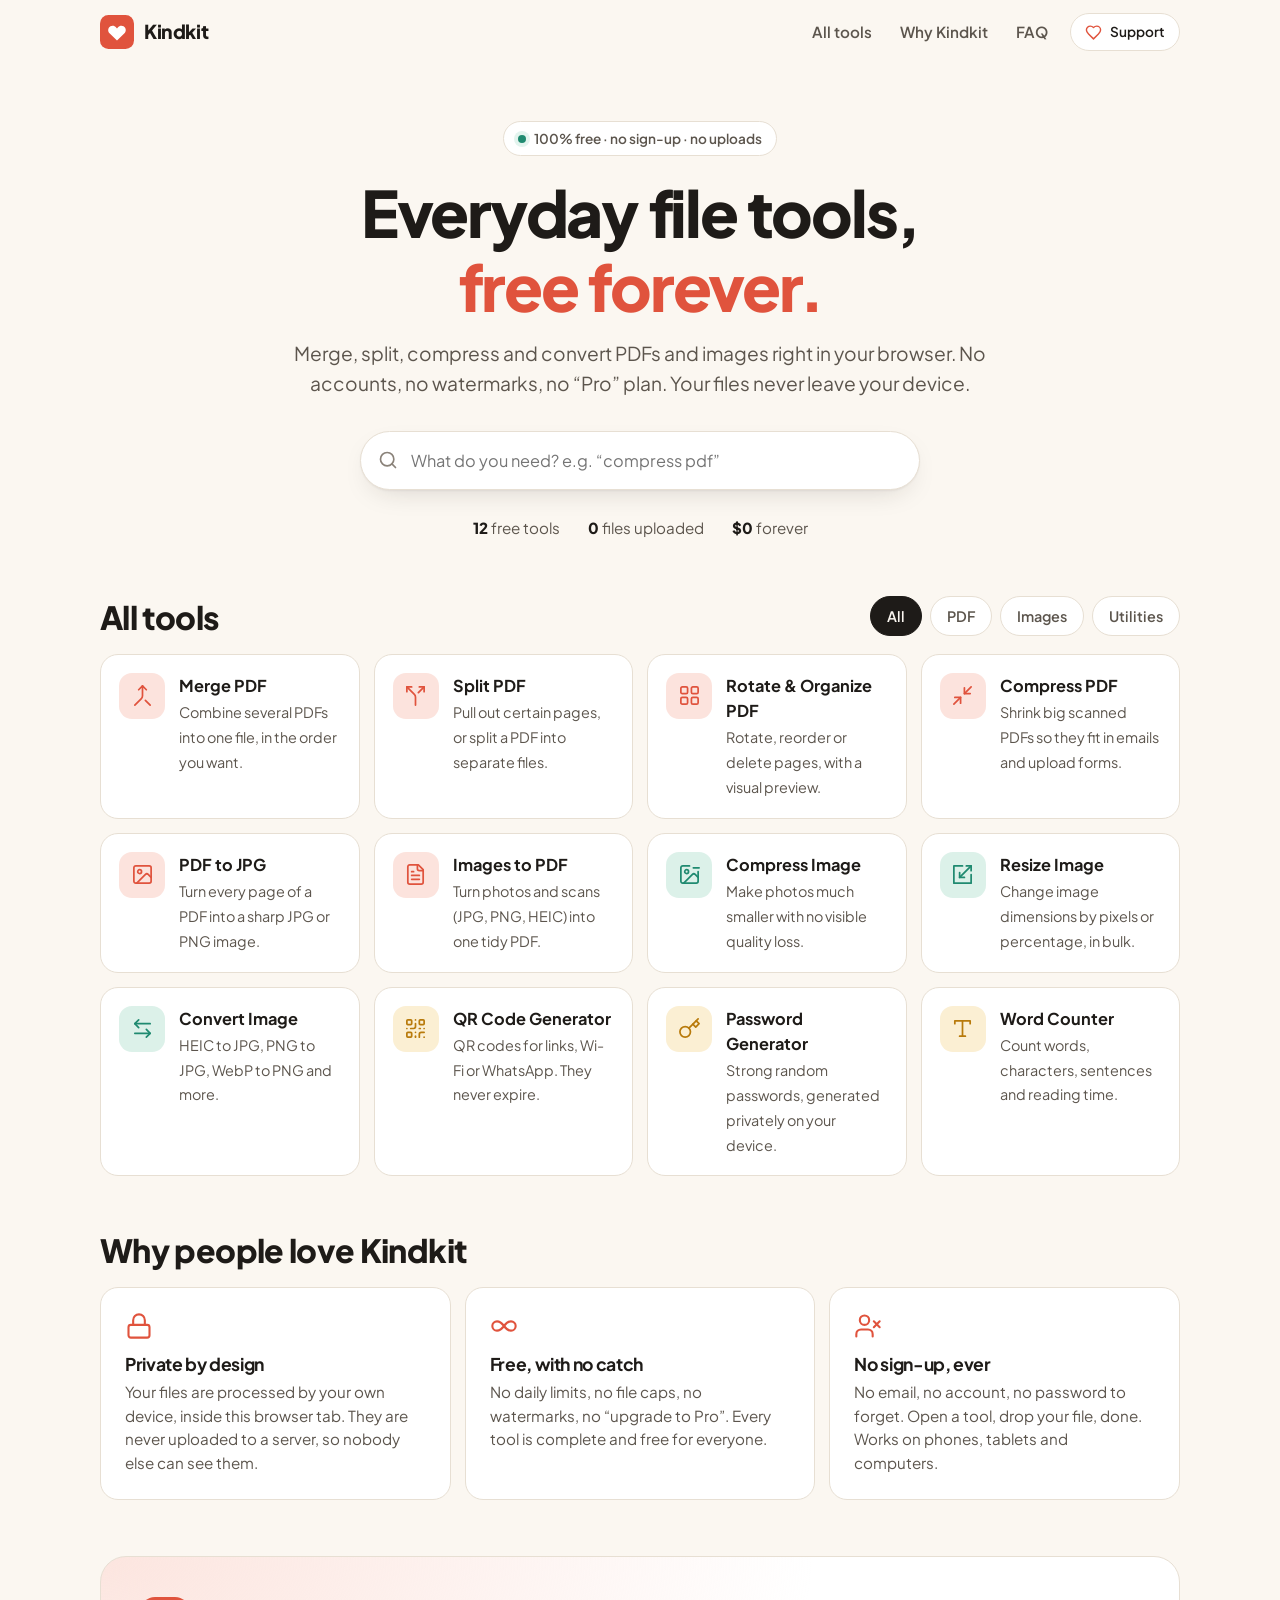
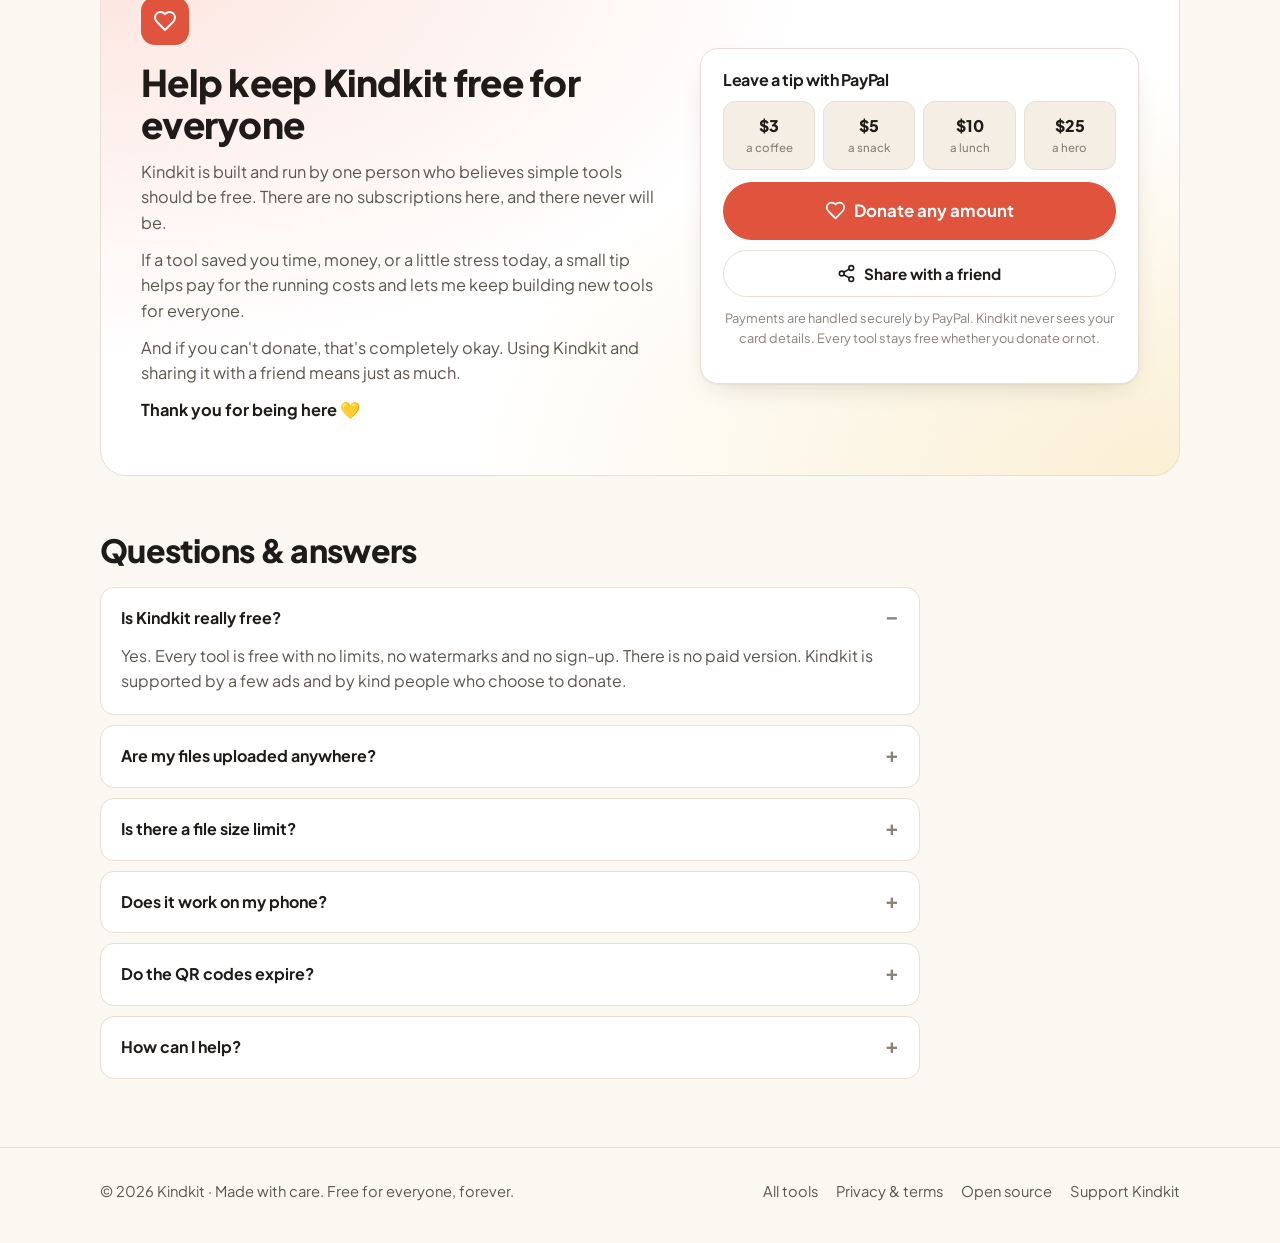
==== index.html @ 36649879 "Add files via upload" ====
<!doctype html>
<html lang="en">
<head>
<meta charset="utf-8">
<meta name="viewport" content="width=device-width, initial-scale=1">
<title>Kindkit — Free PDF &amp; Image Tools. No Sign-up, No Uploads</title>
<meta name="description" content="Merge, split, compress and convert PDFs and images for free, right in your browser. No sign-up, no watermarks, no limits, and your files never leave your device.">
<link rel="canonical" href="https://repo-cdf.github.io/kindkit/">
<meta name="theme-color" content="#FBF7F1" media="(prefers-color-scheme: light)">
<meta name="theme-color" content="#15130F" media="(prefers-color-scheme: dark)">
<meta property="og:type" content="website">
<meta property="og:site_name" content="Kindkit">
<meta property="og:title" content="Kindkit — free file tools that respect you">
<meta property="og:description" content="Merge, compress and convert PDFs and images for free. No sign-up, no watermarks, and your files never leave your device.">
<meta property="og:url" content="https://repo-cdf.github.io/kindkit/">
<meta name="twitter:card" content="summary">
<link rel="icon" href="favicon.svg" type="image/svg+xml">
<link rel="preconnect" href="https://fonts.googleapis.com">
<link rel="preconnect" href="https://fonts.gstatic.com" crossorigin>
<link href="https://fonts.googleapis.com/css2?family=Plus+Jakarta+Sans:wght@400;500;600;700;800&display=swap" rel="stylesheet">
<link rel="stylesheet" href="style.css">
<script type="application/ld+json">
{
  "@context": "https://schema.org",
  "@type": "WebApplication",
  "name": "Kindkit",
  "url": "https://repo-cdf.github.io/kindkit/",
  "applicationCategory": "UtilitiesApplication",
  "operatingSystem": "Any",
  "description": "Free online PDF and image tools that run entirely in your browser: merge, split, compress, convert, QR codes and more.",
  "offers": { "@type": "Offer", "price": "0", "priceCurrency": "USD" }
}
</script>
<script src="app.js" defer></script>
<script src="tools.js" defer></script>
</head>
<body>
<a class="skip" href="#main">Skip to content</a>

<header class="topbar">
  <div class="wrap topbar-in">
    <a class="brand" href="#" aria-label="Kindkit home">
      <img class="logo" src="favicon.svg" alt="" width="34" height="34">
      <span>Kindkit</span>
    </a>
    <nav class="nav" aria-label="Main">
      <a class="navlink" href="#tools">All tools</a>
      <a class="navlink" href="#why">Why Kindkit</a>
      <a class="navlink" href="#faq">FAQ</a>
      <a class="btn small heart" href="#support"><svg class="ic" viewBox="0 0 24 24" fill="none" stroke="currentColor" stroke-width="2" stroke-linecap="round" stroke-linejoin="round" aria-hidden="true"><path d="M19 14c1.49-1.46 3-3.21 3-5.5A5.5 5.5 0 0 0 16.5 3c-1.76 0-3 .5-4.5 2-1.5-1.5-2.74-2-4.5-2A5.5 5.5 0 0 0 2 8.5c0 2.3 1.5 4.05 3 5.5l7 7Z"/></svg><span>Support</span></a>
    </nav>
  </div>
</header>

<main id="main">
  <!-- ================= HOME ================= -->
  <div id="view-home" class="view">
    <section class="hero">
      <p class="eyebrow"><span class="dot"></span>100% free · no sign-up · no uploads</p>
      <h1>Everyday file tools, <span class="hl">free forever.</span></h1>
      <p class="lede">Merge, split, compress and convert PDFs and images right in your browser. No accounts, no watermarks, no “Pro” plan. Your files never leave your device.</p>
      <div class="search">
        <svg class="ic" viewBox="0 0 24 24" fill="none" stroke="currentColor" stroke-width="2" stroke-linecap="round" stroke-linejoin="round" aria-hidden="true"><circle cx="11" cy="11" r="8"/><path d="m21 21-4.3-4.3"/></svg>
        <input id="search" type="search" placeholder="What do you need? e.g. “compress pdf”" aria-label="Search tools" autocomplete="off">
      </div>
      <ul class="stats">
        <li><strong id="tool-count">12</strong> free tools</li>
        <li><strong>0</strong> files uploaded</li>
        <li><strong>$0</strong> forever</li>
      </ul>
    </section>

    <section id="tools" class="section">
      <div class="wrap">
        <div class="section-head">
          <h2>All tools</h2>
          <div class="chips" aria-label="Filter tools">
            <button type="button" class="chip" data-filter="all" aria-pressed="true">All</button>
            <button type="button" class="chip" data-filter="pdf" aria-pressed="false">PDF</button>
            <button type="button" class="chip" data-filter="image" aria-pressed="false">Images</button>
            <button type="button" class="chip" data-filter="util" aria-pressed="false">Utilities</button>
          </div>
        </div>
        <div id="tool-grid" class="grid"></div>
        <p id="no-results" class="empty" hidden>No tool matches that yet. Got an idea? It might be the next one I build.</p>
      </div>
    </section>

    <div class="wrap">
      <div class="ad-slot" data-slot="home" hidden>
        <div class="ad-custom"><!-- Paste ad code from any ad network here --></div>
      </div>
    </div>

    <section id="why" class="section">
      <div class="wrap">
        <div class="section-head"><h2>Why people love Kindkit</h2></div>
        <div class="why-grid">
          <div class="why-card">
            <svg class="ic" viewBox="0 0 24 24" fill="none" stroke="currentColor" stroke-width="1.8" stroke-linecap="round" stroke-linejoin="round" aria-hidden="true"><rect width="18" height="11" x="3" y="11" rx="2" ry="2"/><path d="M7 11V7a5 5 0 0 1 10 0v4"/></svg>
            <h3>Private by design</h3>
            <p>Your files are processed by your own device, inside this browser tab. They are never uploaded to a server, so nobody else can see them.</p>
          </div>
          <div class="why-card">
            <svg class="ic" viewBox="0 0 24 24" fill="none" stroke="currentColor" stroke-width="1.8" stroke-linecap="round" stroke-linejoin="round" aria-hidden="true"><path d="M12 12c-2-2.67-4-4-6-4a4 4 0 1 0 0 8c2 0 4-1.33 6-4Zm0 0c2 2.67 4 4 6 4a4 4 0 0 0 0-8c-2 0-4 1.33-6 4Z"/></svg>
            <h3>Free, with no catch</h3>
            <p>No daily limits, no file caps, no watermarks, no “upgrade to Pro”. Every tool is complete and free for everyone.</p>
          </div>
          <div class="why-card">
            <svg class="ic" viewBox="0 0 24 24" fill="none" stroke="currentColor" stroke-width="1.8" stroke-linecap="round" stroke-linejoin="round" aria-hidden="true"><path d="M16 21v-2a4 4 0 0 0-4-4H6a4 4 0 0 0-4 4v2"/><circle cx="9" cy="7" r="4"/><line x1="17" x2="22" y1="8" y2="13"/><line x1="22" x2="17" y1="8" y2="13"/></svg>
            <h3>No sign-up, ever</h3>
            <p>No email, no account, no password to forget. Open a tool, drop your file, done. Works on phones, tablets and computers.</p>
          </div>
        </div>
      </div>
    </section>

    <section id="support" class="section">
      <div class="wrap">
        <div class="support">
          <div>
            <span class="heart-badge"><svg class="ic" viewBox="0 0 24 24" fill="none" stroke="currentColor" stroke-width="2" stroke-linecap="round" stroke-linejoin="round" aria-hidden="true"><path d="M19 14c1.49-1.46 3-3.21 3-5.5A5.5 5.5 0 0 0 16.5 3c-1.76 0-3 .5-4.5 2-1.5-1.5-2.74-2-4.5-2A5.5 5.5 0 0 0 2 8.5c0 2.3 1.5 4.05 3 5.5l7 7Z"/></svg></span>
            <h2>Help keep Kindkit free for everyone</h2>
            <p>Kindkit is built and run by one person who believes simple tools should be free. There are no subscriptions here, and there never will be.</p>
            <p>If a tool saved you time, money, or a little stress today, a small tip helps pay for the running costs and lets me keep building new tools for everyone.</p>
            <p>And if you can't donate, that's completely okay. Using Kindkit and sharing it with a friend means just as much.</p>
            <p class="sig">Thank you for being here 💛</p>
          </div>
          <div class="donate-box">
            <h3>Leave a tip with PayPal</h3>
            <div id="amounts" class="amounts"></div>
            <a class="btn primary big heart" data-donate href="#">
              <svg class="ic" viewBox="0 0 24 24" fill="none" stroke="currentColor" stroke-width="2" stroke-linecap="round" stroke-linejoin="round" aria-hidden="true"><path d="M19 14c1.49-1.46 3-3.21 3-5.5A5.5 5.5 0 0 0 16.5 3c-1.76 0-3 .5-4.5 2-1.5-1.5-2.74-2-4.5-2A5.5 5.5 0 0 0 2 8.5c0 2.3 1.5 4.05 3 5.5l7 7Z"/></svg>
              <span>Donate any amount</span>
            </a>
            <div class="alt">
              <button type="button" class="btn" data-share>
                <svg class="ic" viewBox="0 0 24 24" fill="none" stroke="currentColor" stroke-width="2" stroke-linecap="round" stroke-linejoin="round" aria-hidden="true"><circle cx="18" cy="5" r="3"/><circle cx="6" cy="12" r="3"/><circle cx="18" cy="19" r="3"/><line x1="8.59" x2="15.42" y1="13.51" y2="17.49"/><line x1="15.41" x2="8.59" y1="6.51" y2="10.49"/></svg>
                <span>Share with a friend</span>
              </button>
            </div>
            <p class="fine">Payments are handled securely by PayPal. Kindkit never sees your card details. Every tool stays free whether you donate or not.</p>
          </div>
        </div>
      </div>
    </section>

    <section id="faq" class="section">
      <div class="wrap">
        <div class="section-head"><h2>Questions &amp; answers</h2></div>
        <div class="faq-list">
          <details open>
            <summary>Is Kindkit really free?</summary>
            <p>Yes. Every tool is free with no limits, no watermarks and no sign-up. There is no paid version. Kindkit is supported by a few ads and by kind people who choose to donate.</p>
          </details>
          <details>
            <summary>Are my files uploaded anywhere?</summary>
            <p>No. All the work happens on your own device, inside your browser. Your files are never sent to a server, so we can't see them, store them or share them.</p>
          </details>
          <details>
            <summary>Is there a file size limit?</summary>
            <p>There's no fixed limit. Because everything runs on your device, very large files (hundreds of megabytes) depend on how much memory your phone or computer has. If something is slow, try fewer files at a time.</p>
          </details>
          <details>
            <summary>Does it work on my phone?</summary>
            <p>Yes. Kindkit works in any modern browser on iPhone, Android, Windows, Mac and Linux. You can even turn iPhone HEIC photos into JPGs or PDFs.</p>
          </details>
          <details>
            <summary>Do the QR codes expire?</summary>
            <p>Never. Kindkit makes static QR codes that contain your link or text directly. There's no redirect service in between, so they keep working forever and don't track anyone.</p>
          </details>
          <details>
            <summary>How can I help?</summary>
            <p>Share Kindkit with someone who might need it, or <a href="#support">leave a small tip</a> if you'd like to. Both keep the tools free for everyone.</p>
          </details>
        </div>
      </div>
    </section>
  </div>

  <!-- ================= TOOL ================= -->
  <div id="view-tool" class="view" hidden>
    <div class="wrap tool-wrap">
      <a class="back" href="#tools"><svg class="ic" viewBox="0 0 24 24" fill="none" stroke="currentColor" stroke-width="2" stroke-linecap="round" stroke-linejoin="round" aria-hidden="true"><path d="m12 19-7-7 7-7"/><path d="M19 12H5"/></svg>All tools</a>
      <div class="tool-head">
        <span id="tool-icon" class="tool-ic big"></span>
        <div>
          <h1 id="tool-title"></h1>
          <p id="tool-desc"></p>
        </div>
      </div>
      <p class="privacy-note"><svg class="ic" viewBox="0 0 24 24" fill="none" stroke="currentColor" stroke-width="2" stroke-linecap="round" stroke-linejoin="round" aria-hidden="true"><rect width="18" height="11" x="3" y="11" rx="2" ry="2"/><path d="M7 11V7a5 5 0 0 1 10 0v4"/></svg>Your files stay on your device and are never uploaded</p>

      <div class="ad-slot" data-slot="toolTop" hidden>
        <div class="ad-custom"><!-- Paste ad code from any ad network here --></div>
      </div>

      <div id="tool-body" class="tool-body"></div>

      <aside class="mini-support">
        <svg class="ic" viewBox="0 0 24 24" fill="none" stroke="currentColor" stroke-width="2" stroke-linecap="round" stroke-linejoin="round" aria-hidden="true"><path d="M19 14c1.49-1.46 3-3.21 3-5.5A5.5 5.5 0 0 0 16.5 3c-1.76 0-3 .5-4.5 2-1.5-1.5-2.74-2-4.5-2A5.5 5.5 0 0 0 2 8.5c0 2.3 1.5 4.05 3 5.5l7 7Z"/></svg>
        <p><strong>This tool is free, and it will stay that way.</strong> If it helped you today, a small tip keeps Kindkit running for everyone. No pressure at all. Thank you for using it!</p>
        <a class="btn primary heart" data-donate href="#"><span>Leave a tip</span></a>
      </aside>

      <div class="ad-slot" data-slot="toolBottom" hidden>
        <div class="ad-custom"><!-- Paste ad code from any ad network here --></div>
      </div>

      <h2 class="related-title">More free tools</h2>
      <div id="related" class="grid small"></div>
    </div>
  </div>

  <!-- ================= THANKS ================= -->
  <div id="view-thanks" class="view" hidden>
    <div class="thanks">
      <span class="heart-badge"><svg class="ic" viewBox="0 0 24 24" fill="none" stroke="currentColor" stroke-width="2" stroke-linecap="round" stroke-linejoin="round" aria-hidden="true"><path d="M19 14c1.49-1.46 3-3.21 3-5.5A5.5 5.5 0 0 0 16.5 3c-1.76 0-3 .5-4.5 2-1.5-1.5-2.74-2-4.5-2A5.5 5.5 0 0 0 2 8.5c0 2.3 1.5 4.05 3 5.5l7 7Z"/></svg></span>
      <h1>Thank you, truly.</h1>
      <p>Your kindness keeps Kindkit free for students, small businesses and everyone else who needs a hand with their files. You made someone's day easier today, and you made mine too.</p>
      <a class="btn primary big" href="#tools">Back to the tools</a>
    </div>
  </div>
</main>

<footer class="footer">
  <div class="wrap footer-in">
    <p>© <span id="year">2026</span> Kindkit · Made with care. Free for everyone, forever.</p>
    <nav aria-label="Footer">
      <a href="#tools">All tools</a>
      <a href="privacy.html">Privacy &amp; terms</a>
      <a href="#" data-repo target="_blank" rel="noopener">Open source</a>
      <a href="#support">Support Kindkit</a>
    </nav>
  </div>
</footer>

<div id="toast" role="status" aria-live="polite"></div>
</body>
</html>
---- style.css ----
/* Kindkit — styles */
:root {
  --bg: #FBF7F1;
  --surface: #FFFFFF;
  --surface-2: #F4EEE5;
  --ink: #1E1B18;
  --ink-2: #5C554D;
  --ink-3: #8A8279;
  --line: #E7DFD3;
  --accent: #E0533D;
  --accent-hover: #C9442F;
  --accent-ink: #FFFFFF;
  --accent-soft: #FCE5DF;
  --pdf: #E0533D;
  --pdf-soft: #FCE3DD;
  --img: #1F8A70;
  --img-soft: #DCF1E9;
  --util: #B87A0B;
  --util-soft: #FBEFD3;
  --ok: #1F8A70;
  --ok-soft: #E3F4EE;
  --err: #B93815;
  --err-soft: #FDEBE4;
  --shadow: 0 1px 2px rgba(30, 27, 24, .05), 0 10px 30px -14px rgba(30, 27, 24, .22);
  --radius: 18px;
  --radius-sm: 10px;
  --font: "Plus Jakarta Sans", ui-sans-serif, system-ui, -apple-system, "Segoe UI", Roboto, Arial, sans-serif;
  --mono: ui-monospace, "Cascadia Mono", "SFMono-Regular", Menlo, Consolas, monospace;
  color-scheme: light;
}

@media (prefers-color-scheme: dark) {
  :root:not([data-theme="light"]) {
    --bg: #15130F;
    --surface: #1D1A16;
    --surface-2: #26221D;
    --ink: #F3EEE7;
    --ink-2: #BDB4A8;
    --ink-3: #8C8478;
    --line: #342E27;
    --accent: #F2694F;
    --accent-hover: #FF8169;
    --accent-ink: #1A0E0B;
    --accent-soft: #3A1F19;
    --pdf: #F2694F;
    --pdf-soft: #3A1F19;
    --img: #3CC29F;
    --img-soft: #12302A;
    --util: #E6AE45;
    --util-soft: #3A2C10;
    --ok: #3CC29F;
    --ok-soft: #12302A;
    --err: #FF8A65;
    --err-soft: #3B1C12;
    --shadow: 0 1px 2px rgba(0, 0, 0, .3), 0 10px 30px -14px rgba(0, 0, 0, .6);
    color-scheme: dark;
  }
}

:root[data-theme="dark"] {
  --bg: #15130F;
  --surface: #1D1A16;
  --surface-2: #26221D;
  --ink: #F3EEE7;
  --ink-2: #BDB4A8;
  --ink-3: #8C8478;
  --line: #342E27;
  --accent: #F2694F;
  --accent-hover: #FF8169;
  --accent-ink: #1A0E0B;
  --accent-soft: #3A1F19;
  --pdf: #F2694F;
  --pdf-soft: #3A1F19;
  --img: #3CC29F;
  --img-soft: #12302A;
  --util: #E6AE45;
  --util-soft: #3A2C10;
  --ok: #3CC29F;
  --ok-soft: #12302A;
  --err: #FF8A65;
  --err-soft: #3B1C12;
  --shadow: 0 1px 2px rgba(0, 0, 0, .3), 0 10px 30px -14px rgba(0, 0, 0, .6);
  color-scheme: dark;
}

*, *::before, *::after { box-sizing: border-box; }
html { -webkit-text-size-adjust: 100%; scroll-behavior: smooth; scroll-padding-top: 80px; }
body {
  margin: 0;
  background: var(--bg);
  color: var(--ink);
  font-family: var(--font);
  font-size: 16px;
  line-height: 1.55;
  -webkit-font-smoothing: antialiased;
  overflow-x: hidden;
}
img, svg, canvas { display: block; max-width: 100%; }
a { color: inherit; }
button, input, select, textarea { font: inherit; color: inherit; }
h1, h2, h3 { line-height: 1.15; letter-spacing: -0.02em; margin: 0; }
p { margin: 0; }
[hidden] { display: none !important; }
:focus-visible { outline: 3px solid var(--accent); outline-offset: 2px; border-radius: 6px; }

.ic { width: 1.25em; height: 1.25em; flex: none; }
.muted { color: var(--ink-3); }
.wrap { width: 100%; max-width: 1120px; margin: 0 auto; padding: 0 20px; }
@media (max-width: 600px) { .wrap { padding: 0 16px; } }

.skip { position: absolute; left: -999px; top: 8px; background: var(--ink); color: var(--bg); padding: 8px 14px; border-radius: 8px; z-index: 100; }
.skip:focus { left: 8px; }

/* ---------- Top bar ---------- */
.topbar {
  position: sticky; top: 0; z-index: 50;
  background: color-mix(in srgb, var(--bg) 85%, transparent);
  backdrop-filter: saturate(1.4) blur(12px);
  -webkit-backdrop-filter: saturate(1.4) blur(12px);
  border-bottom: 1px solid transparent;
  transition: border-color .2s;
}
.topbar.scrolled { border-bottom-color: var(--line); }
.topbar-in { display: flex; align-items: center; gap: 16px; height: 64px; }
.brand { display: flex; align-items: center; gap: 10px; font-weight: 800; font-size: 1.2rem; text-decoration: none; letter-spacing: -0.02em; }
.logo { width: 34px; height: 34px; }
.nav { display: flex; align-items: center; gap: 4px; margin-left: auto; }
.nav a { text-decoration: none; padding: 8px 12px; border-radius: 999px; color: var(--ink-2); font-weight: 600; font-size: .95rem; }
.nav a:hover { color: var(--ink); background: var(--surface-2); }
.nav .btn { margin-left: 6px; }
@media (max-width: 640px) { .nav a.navlink { display: none; } }

/* ---------- Buttons ---------- */
.btn {
  display: inline-flex; align-items: center; justify-content: center; gap: 8px;
  padding: 11px 20px; border-radius: 999px; border: 1px solid var(--line);
  background: var(--surface); color: var(--ink); font-weight: 700; font-size: .95rem;
  cursor: pointer; text-decoration: none; transition: background .15s, transform .1s, border-color .15s, opacity .15s;
  white-space: nowrap;
}
.btn:hover { border-color: var(--ink-3); }
.btn:active { transform: translateY(1px); }
.btn:disabled { opacity: .45; cursor: not-allowed; transform: none; }
.btn.primary { background: var(--accent); border-color: var(--accent); color: var(--accent-ink); }
.btn.primary:hover:not(:disabled) { background: var(--accent-hover); border-color: var(--accent-hover); }
.btn.big { padding: 15px 28px; font-size: 1.05rem; }
.btn.small { padding: 7px 14px; font-size: .85rem; }
.btn.heart .ic { color: var(--accent); }
.btn.primary.heart .ic { color: inherit; }
.nav .btn.heart:not(.primary) { color: var(--ink); }
.icon-btn {
  display: inline-grid; place-items: center; width: 34px; height: 34px; border-radius: 10px;
  border: 1px solid var(--line); background: var(--surface); cursor: pointer; color: var(--ink-2);
  transition: background .15s, color .15s;
}
.icon-btn:hover:not(:disabled) { background: var(--surface-2); color: var(--ink); }
.icon-btn:disabled { opacity: .35; cursor: default; }
.icon-btn .ic { width: 18px; height: 18px; }

/* ---------- Hero ---------- */
.hero { padding: 56px 20px 28px; text-align: center; }
.eyebrow {
  display: inline-flex; align-items: center; gap: 8px; padding: 6px 14px; border-radius: 999px;
  background: var(--surface); border: 1px solid var(--line); font-size: .85rem; font-weight: 600; color: var(--ink-2);
}
.eyebrow .dot { width: 8px; height: 8px; border-radius: 50%; background: var(--ok); box-shadow: 0 0 0 4px var(--ok-soft); }
.hero h1 { font-size: clamp(2.2rem, 6vw, 4rem); font-weight: 800; margin: 20px auto 16px; max-width: 14ch; letter-spacing: -0.035em; }
.hl { color: var(--accent); }
.lede { font-size: clamp(1.02rem, 2.2vw, 1.2rem); color: var(--ink-2); max-width: 46rem; margin: 0 auto; }
.search {
  position: relative; max-width: 560px; margin: 32px auto 0;
}
.search .ic { position: absolute; left: 18px; top: 50%; transform: translateY(-50%); color: var(--ink-3); width: 20px; height: 20px; }
.search input {
  width: 100%; padding: 16px 20px 16px 50px; border-radius: 999px; border: 1px solid var(--line);
  background: var(--surface); font-size: 1.02rem; box-shadow: var(--shadow); outline: none;
}
.search input:focus { border-color: var(--accent); box-shadow: 0 0 0 4px var(--accent-soft), var(--shadow); }
.stats { list-style: none; display: flex; justify-content: center; flex-wrap: wrap; gap: 8px 28px; padding: 0; margin: 26px 0 0; color: var(--ink-2); font-size: .95rem; }
.stats strong { color: var(--ink); font-weight: 800; }

/* ---------- Tool grid ---------- */
.section { padding: 28px 0; }
.section-head { display: flex; align-items: end; justify-content: space-between; gap: 16px; margin-bottom: 18px; flex-wrap: wrap; }
.section-head h2, .section-title { font-size: clamp(1.5rem, 3vw, 2rem); font-weight: 800; }
.chips { display: flex; gap: 8px; flex-wrap: wrap; }
.chip {
  padding: 8px 16px; border-radius: 999px; border: 1px solid var(--line); background: var(--surface);
  font-weight: 600; font-size: .9rem; cursor: pointer; color: var(--ink-2);
}
.chip:hover { color: var(--ink); }
.chip[aria-pressed="true"] { background: var(--ink); color: var(--bg); border-color: var(--ink); }
.grid { display: grid; grid-template-columns: repeat(auto-fill, minmax(255px, 1fr)); gap: 14px; }
.tool-card {
  display: flex; gap: 14px; align-items: flex-start; padding: 18px; border-radius: var(--radius);
  background: var(--surface); border: 1px solid var(--line); text-decoration: none;
  transition: transform .15s, border-color .15s, box-shadow .15s;
}
.tool-card:hover { transform: translateY(-2px); border-color: color-mix(in srgb, var(--accent) 45%, var(--line)); box-shadow: var(--shadow); }
.tool-card strong { display: block; font-size: 1.02rem; margin-bottom: 2px; }
.tool-card span.desc { color: var(--ink-2); font-size: .9rem; line-height: 1.45; }
.tool-ic { display: grid; place-items: center; width: 46px; height: 46px; border-radius: 13px; flex: none; }
.tool-ic .ic { width: 23px; height: 23px; }
.tool-ic.big { width: 60px; height: 60px; border-radius: 16px; }
.tool-ic.big .ic { width: 30px; height: 30px; }
.cat-pdf { background: var(--pdf-soft); color: var(--pdf); }
.cat-image { background: var(--img-soft); color: var(--img); }
.cat-util { background: var(--util-soft); color: var(--util); }
.grid.small { grid-template-columns: repeat(auto-fill, minmax(220px, 1fr)); }
.grid.small .tool-card { padding: 14px; }
.grid.small .tool-card span.desc { display: none; }
.grid.small .tool-card { align-items: center; }
.empty { text-align: center; padding: 30px; color: var(--ink-2); }

/* ---------- Ads ---------- */
.ad-slot { margin: 24px auto; text-align: center; min-height: 90px; }
.ad-label { display: block; font-size: .7rem; text-transform: uppercase; letter-spacing: .08em; color: var(--ink-3); margin-bottom: 6px; }

/* ---------- Why ---------- */
.why-grid { display: grid; grid-template-columns: repeat(auto-fit, minmax(240px, 1fr)); gap: 14px; }
.why-card { padding: 24px; border-radius: var(--radius); background: var(--surface); border: 1px solid var(--line); }
.why-card .ic { width: 28px; height: 28px; color: var(--accent); margin-bottom: 14px; }
.why-card h3 { font-size: 1.1rem; margin-bottom: 6px; }
.why-card p { color: var(--ink-2); font-size: .95rem; }

/* ---------- Support / donations ---------- */
.support {
  display: grid; grid-template-columns: 1.2fr 1fr; gap: 32px; align-items: center;
  padding: 40px; border-radius: 26px; border: 1px solid var(--line);
  background:
    radial-gradient(120% 140% at 0% 0%, var(--accent-soft) 0%, transparent 55%),
    radial-gradient(120% 140% at 100% 100%, var(--util-soft) 0%, transparent 55%),
    var(--surface);
}
@media (max-width: 820px) { .support { grid-template-columns: 1fr; padding: 28px 22px; gap: 24px; } }
.support h2 { font-size: clamp(1.6rem, 3.4vw, 2.3rem); font-weight: 800; margin-bottom: 14px; }
.support p { color: var(--ink-2); margin-bottom: 12px; font-size: 1.02rem; }
.support .sig { color: var(--ink); font-weight: 700; }
.heart-badge { display: inline-grid; place-items: center; width: 48px; height: 48px; border-radius: 14px; background: var(--accent); color: var(--accent-ink); margin-bottom: 16px; }
.heart-badge .ic { width: 24px; height: 24px; }
.donate-box { background: var(--surface); border: 1px solid var(--line); border-radius: var(--radius); padding: 22px; box-shadow: var(--shadow); }
.donate-box h3 { font-size: 1rem; margin-bottom: 12px; }
.amounts { display: grid; grid-template-columns: repeat(4, 1fr); gap: 8px; margin-bottom: 12px; }
.amount {
  padding: 12px 6px; border-radius: 12px; border: 1px solid var(--line); background: var(--surface-2);
  text-align: center; font-weight: 800; text-decoration: none; transition: border-color .15s, background .15s;
}
.amount small { display: block; font-weight: 500; font-size: .72rem; color: var(--ink-3); }
.amount:hover { border-color: var(--accent); background: var(--accent-soft); }
.donate-box .btn { width: 100%; }
.donate-box .fine { font-size: .8rem; color: var(--ink-3); margin-top: 12px; text-align: center; }
.donate-box .alt { display: flex; gap: 8px; margin-top: 10px; }
.donate-box .alt .btn { flex: 1; }

/* ---------- FAQ ---------- */
.faq-list { display: grid; gap: 10px; max-width: 820px; }
.faq-list details { background: var(--surface); border: 1px solid var(--line); border-radius: 14px; padding: 4px 20px; }
.faq-list summary { cursor: pointer; font-weight: 700; padding: 14px 0; list-style: none; display: flex; justify-content: space-between; gap: 12px; }
.faq-list summary::-webkit-details-marker { display: none; }
.faq-list summary::after { content: "+"; font-size: 1.3rem; line-height: 1; color: var(--ink-3); }
.faq-list details[open] summary::after { content: "–"; }
.faq-list details p { color: var(--ink-2); padding-bottom: 16px; }

/* ---------- Tool view ---------- */
.tool-wrap { padding-top: 22px; padding-bottom: 40px; }
.back { display: inline-flex; align-items: center; gap: 6px; text-decoration: none; color: var(--ink-2); font-weight: 600; font-size: .95rem; }
.back:hover { color: var(--ink); }
.tool-head { display: flex; gap: 18px; align-items: center; margin: 18px 0 10px; }
.tool-head h1 { font-size: clamp(1.7rem, 4vw, 2.5rem); font-weight: 800; }
.tool-head p { color: var(--ink-2); margin-top: 4px; }
.privacy-note { display: inline-flex; align-items: center; gap: 8px; font-size: .88rem; color: var(--ok); background: var(--ok-soft); padding: 6px 12px; border-radius: 999px; font-weight: 600; margin-bottom: 18px; }
.privacy-note .ic { width: 16px; height: 16px; }
.tool-body { background: var(--surface); border: 1px solid var(--line); border-radius: var(--radius); padding: 24px; box-shadow: var(--shadow); }
@media (max-width: 600px) { .tool-body { padding: 16px; } }
.tool-body > * + * { margin-top: 18px; }

.drop {
  display: flex; flex-direction: column; align-items: center; justify-content: center; gap: 6px; text-align: center;
  padding: 42px 20px; border: 2px dashed var(--line); border-radius: 16px; background: var(--surface-2); cursor: pointer;
  transition: border-color .15s, background .15s;
}
.drop:hover, .drop.over { border-color: var(--accent); background: var(--accent-soft); }
.drop strong { font-size: 1.1rem; }
.drop .drop-icon { display: grid; place-items: center; width: 54px; height: 54px; border-radius: 50%; background: var(--accent); color: var(--accent-ink); margin-bottom: 8px; }
.drop .drop-icon .ic { width: 26px; height: 26px; }
.drop.compact { padding: 18px; flex-direction: row; gap: 12px; }
.drop.compact .drop-icon { width: 38px; height: 38px; margin: 0; }
.drop.compact .drop-icon .ic { width: 20px; height: 20px; }

.queue { list-style: none; padding: 0; margin: 0; display: grid; gap: 8px; }
.queue:empty { display: none; }
.queue li {
  display: flex; align-items: center; gap: 12px; padding: 10px 12px; border-radius: 12px;
  background: var(--surface-2); border: 1px solid var(--line);
}
.queue li.dragging { opacity: .5; }
.queue .thumb { width: 44px; height: 44px; border-radius: 8px; object-fit: cover; background: var(--surface); flex: none; display: grid; place-items: center; color: var(--pdf); }
.queue .qname { flex: 1; min-width: 0; overflow: hidden; text-overflow: ellipsis; white-space: nowrap; font-weight: 600; font-size: .95rem; }
.queue .qsize { font-size: .85rem; white-space: nowrap; }
.queue .qactions { display: flex; gap: 6px; }
@media (max-width: 480px) { .queue .qsize { display: none; } }

.opts { display: grid; grid-template-columns: repeat(auto-fit, minmax(200px, 1fr)); gap: 16px; }
.field { display: grid; gap: 6px; }
.field > span, .field-label { font-weight: 700; font-size: .9rem; }
.field small { color: var(--ink-3); font-size: .8rem; }
.input, select.input, textarea.input {
  width: 100%; padding: 11px 14px; border-radius: 12px; border: 1px solid var(--line); background: var(--surface); outline: none;
}
.input:focus { border-color: var(--accent); box-shadow: 0 0 0 3px var(--accent-soft); }
textarea.input { resize: vertical; min-height: 120px; line-height: 1.6; }
input[type="range"] { width: 100%; accent-color: var(--accent); }
input[type="checkbox"], input[type="radio"] { accent-color: var(--accent); width: 18px; height: 18px; }
input[type="color"] { width: 100%; height: 44px; border: 1px solid var(--line); border-radius: 12px; background: var(--surface); padding: 4px; cursor: pointer; }
.check { display: flex; align-items: center; gap: 10px; font-weight: 600; font-size: .95rem; cursor: pointer; }
.seg { display: flex; flex-wrap: wrap; gap: 6px; }
.seg label { position: relative; }
.seg input { position: absolute; opacity: 0; pointer-events: none; }
.seg span {
  display: block; padding: 9px 16px; border-radius: 999px; border: 1px solid var(--line); background: var(--surface);
  font-weight: 600; font-size: .9rem; cursor: pointer; color: var(--ink-2);
}
.seg input:checked + span { background: var(--ink); color: var(--bg); border-color: var(--ink); }
.seg input:focus-visible + span { outline: 3px solid var(--accent); outline-offset: 2px; }
.row { display: flex; gap: 12px; align-items: center; flex-wrap: wrap; }
.row.end { justify-content: flex-end; }
.actions { display: flex; gap: 12px; align-items: center; flex-wrap: wrap; justify-content: space-between; }
.hint { color: var(--ink-3); font-size: .88rem; }
.info-line { display: flex; align-items: center; gap: 12px; padding: 12px 14px; border-radius: 12px; background: var(--surface-2); border: 1px solid var(--line); }
.info-line .qname { flex: 1; min-width: 0; font-weight: 700; overflow: hidden; text-overflow: ellipsis; white-space: nowrap; }

.progress { display: grid; gap: 8px; }
.progress .bar { height: 8px; border-radius: 999px; background: var(--surface-2); overflow: hidden; }
.progress .bar i { display: block; height: 100%; width: 4%; background: var(--accent); border-radius: inherit; transition: width .25s; }
.progress span { font-size: .9rem; color: var(--ink-2); }

.done { border-radius: 16px; background: var(--ok-soft); padding: 18px; display: grid; gap: 14px; }
.done-head { display: flex; gap: 12px; align-items: center; }
.done-head > .ic { width: 34px; height: 34px; padding: 7px; border-radius: 50%; background: var(--ok); color: #fff; }
.done-head strong { display: block; font-size: 1.08rem; }
.dl-list { list-style: none; margin: 0; padding: 0; display: grid; gap: 8px; max-height: 360px; overflow: auto; }
.dl-list li { display: flex; align-items: center; gap: 12px; padding: 10px 12px; background: var(--surface); border-radius: 12px; border: 1px solid var(--line); }
.dl-list .qname { flex: 1; min-width: 0; overflow: hidden; text-overflow: ellipsis; white-space: nowrap; font-weight: 600; }
.dl-list .note { font-size: .85rem; color: var(--ink-2); white-space: nowrap; }
.dl-list .note.good { color: var(--ok); font-weight: 700; }
@media (max-width: 520px) { .dl-list li { flex-wrap: wrap; } .dl-list .qname { flex-basis: 100%; } }
.nudge { display: flex; gap: 10px; align-items: flex-start; font-size: .92rem; color: var(--ink-2); border-top: 1px solid color-mix(in srgb, var(--ok) 25%, transparent); padding-top: 14px; }
.nudge .ic { color: var(--accent); margin-top: 2px; }
.nudge a { color: var(--accent); font-weight: 700; }
.error { display: flex; gap: 12px; padding: 16px; border-radius: 14px; background: var(--err-soft); color: var(--err); }
.error p { color: var(--ink-2); margin-top: 2px; }
.notice { padding: 12px 14px; border-radius: 12px; background: var(--util-soft); color: var(--ink); font-size: .9rem; }

/* Organize pages */
.pages { display: grid; grid-template-columns: repeat(auto-fill, minmax(132px, 1fr)); gap: 12px; }
.page-card { background: var(--surface-2); border: 1px solid var(--line); border-radius: 14px; padding: 10px; display: grid; gap: 8px; cursor: grab; user-select: none; }
.page-card.dragging { opacity: .4; }
.page-card .pv { height: 150px; display: grid; place-items: center; overflow: hidden; }
.page-card canvas { max-height: 140px; max-width: 100%; box-shadow: 0 2px 8px rgba(0,0,0,.18); background: #fff; transition: transform .2s; }
.page-card .pc-foot { display: flex; align-items: center; justify-content: space-between; gap: 4px; }
.page-card .pc-num { font-weight: 700; font-size: .85rem; color: var(--ink-2); }
.page-card .pc-btns { display: flex; gap: 4px; }
.page-card .icon-btn { width: 28px; height: 28px; border-radius: 8px; }
.page-card .icon-btn .ic { width: 15px; height: 15px; }

/* QR */
.qr-layout { display: grid; grid-template-columns: 1fr 320px; gap: 28px; align-items: start; }
@media (max-width: 760px) { .qr-layout { grid-template-columns: 1fr; } }
.qr-preview { display: grid; gap: 12px; justify-items: center; padding: 20px; background: var(--surface-2); border-radius: 16px; border: 1px solid var(--line); }
.qr-preview canvas { width: 260px; height: 260px; border-radius: 8px; image-rendering: pixelated; }
.qr-preview .row { justify-content: center; }

/* Password */
.pw-out { display: flex; gap: 10px; align-items: stretch; }
.pw-out output {
  flex: 1; min-width: 0; font-family: var(--mono); font-size: clamp(1.05rem, 3vw, 1.5rem); padding: 16px 18px; border-radius: 14px;
  background: var(--surface-2); border: 1px solid var(--line); word-break: break-all; line-height: 1.4;
}
.meter { height: 8px; border-radius: 999px; background: var(--surface-2); overflow: hidden; }
.meter i { display: block; height: 100%; border-radius: inherit; transition: width .25s, background .25s; }
.pw-more { list-style: none; padding: 0; margin: 0; display: grid; gap: 6px; }
.pw-more li { display: flex; gap: 10px; align-items: center; padding: 8px 12px; background: var(--surface-2); border-radius: 10px; }
.pw-more code { flex: 1; min-width: 0; font-family: var(--mono); font-size: .92rem; overflow: hidden; text-overflow: ellipsis; white-space: nowrap; }

/* Word counter */
.wc-stats { display: grid; grid-template-columns: repeat(auto-fill, minmax(140px, 1fr)); gap: 10px; }
.wc-stat { padding: 14px; border-radius: 14px; background: var(--surface-2); border: 1px solid var(--line); }
.wc-stat b { display: block; font-size: 1.6rem; font-weight: 800; line-height: 1.1; font-variant-numeric: tabular-nums; }
.wc-stat span { color: var(--ink-2); font-size: .85rem; }
.kw { display: flex; flex-wrap: wrap; gap: 6px; }
.kw span { padding: 5px 10px; border-radius: 999px; background: var(--surface-2); border: 1px solid var(--line); font-size: .85rem; }
.kw span b { color: var(--accent); margin-left: 4px; }

/* Tool mini support */
.mini-support {
  display: flex; gap: 16px; align-items: center; margin-top: 22px; padding: 18px 20px; border-radius: var(--radius);
  background: var(--accent-soft); border: 1px solid color-mix(in srgb, var(--accent) 25%, transparent);
}
.mini-support > .ic { width: 28px; height: 28px; color: var(--accent); }
.mini-support p { flex: 1; color: var(--ink-2); font-size: .95rem; }
.mini-support p strong { color: var(--ink); }
@media (max-width: 640px) { .mini-support { flex-direction: column; align-items: flex-start; } }
.related-title { font-size: 1.2rem; font-weight: 800; margin: 34px 0 14px; }

/* Thanks */
.thanks { text-align: center; padding: 80px 20px; max-width: 640px; margin: 0 auto; }
.thanks .heart-badge { width: 72px; height: 72px; border-radius: 22px; }
.thanks .heart-badge .ic { width: 36px; height: 36px; }
.thanks h1 { font-size: clamp(2rem, 5vw, 3rem); font-weight: 800; margin-bottom: 14px; }
.thanks p { color: var(--ink-2); font-size: 1.1rem; margin-bottom: 26px; }

/* Footer */
.footer { margin-top: 40px; border-top: 1px solid var(--line); padding: 32px 0 40px; color: var(--ink-2); font-size: .92rem; }
.footer-in { display: flex; gap: 20px; justify-content: space-between; flex-wrap: wrap; align-items: center; }
.footer nav { display: flex; gap: 18px; flex-wrap: wrap; }
.footer a { text-decoration: none; }
.footer a:hover { color: var(--ink); text-decoration: underline; }

/* Toast */
#toast {
  position: fixed; left: 50%; bottom: 24px; transform: translate(-50%, 20px); opacity: 0; pointer-events: none;
  background: var(--ink); color: var(--bg); padding: 12px 20px; border-radius: 999px; font-weight: 600; font-size: .92rem;
  transition: opacity .2s, transform .2s; z-index: 100; max-width: calc(100vw - 32px); text-align: center;
}
#toast.show { opacity: 1; transform: translate(-50%, 0); }

/* Legal pages */
.legal { max-width: 760px; padding-top: 40px; padding-bottom: 40px; }
.legal h1 { font-size: clamp(2rem, 5vw, 2.6rem); font-weight: 800; margin-bottom: 8px; }
.legal h2 { font-size: 1.25rem; margin: 30px 0 8px; }
.legal p, .legal li { color: var(--ink-2); margin-bottom: 10px; }
.legal a { color: var(--accent); }

@media (prefers-reduced-motion: reduce) {
  *, *::before, *::after { transition: none !important; scroll-behavior: auto !important; }
}
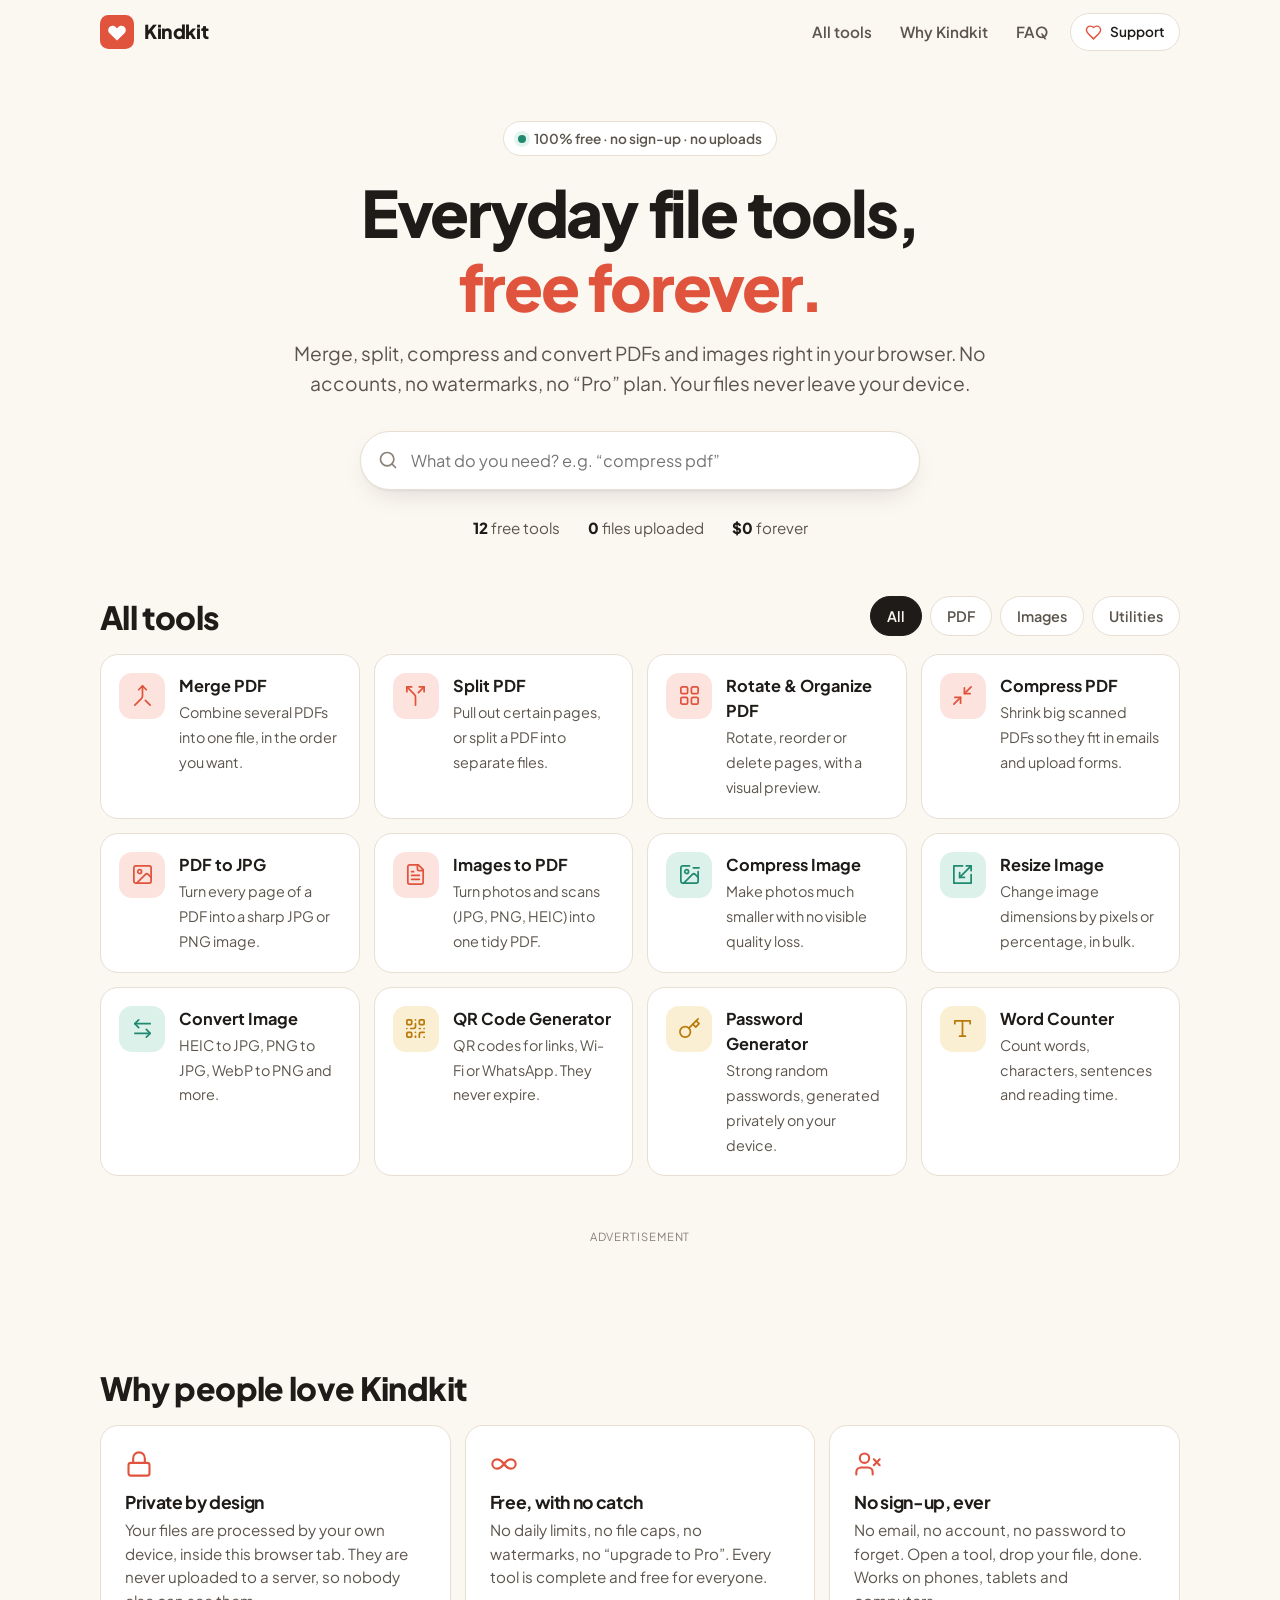
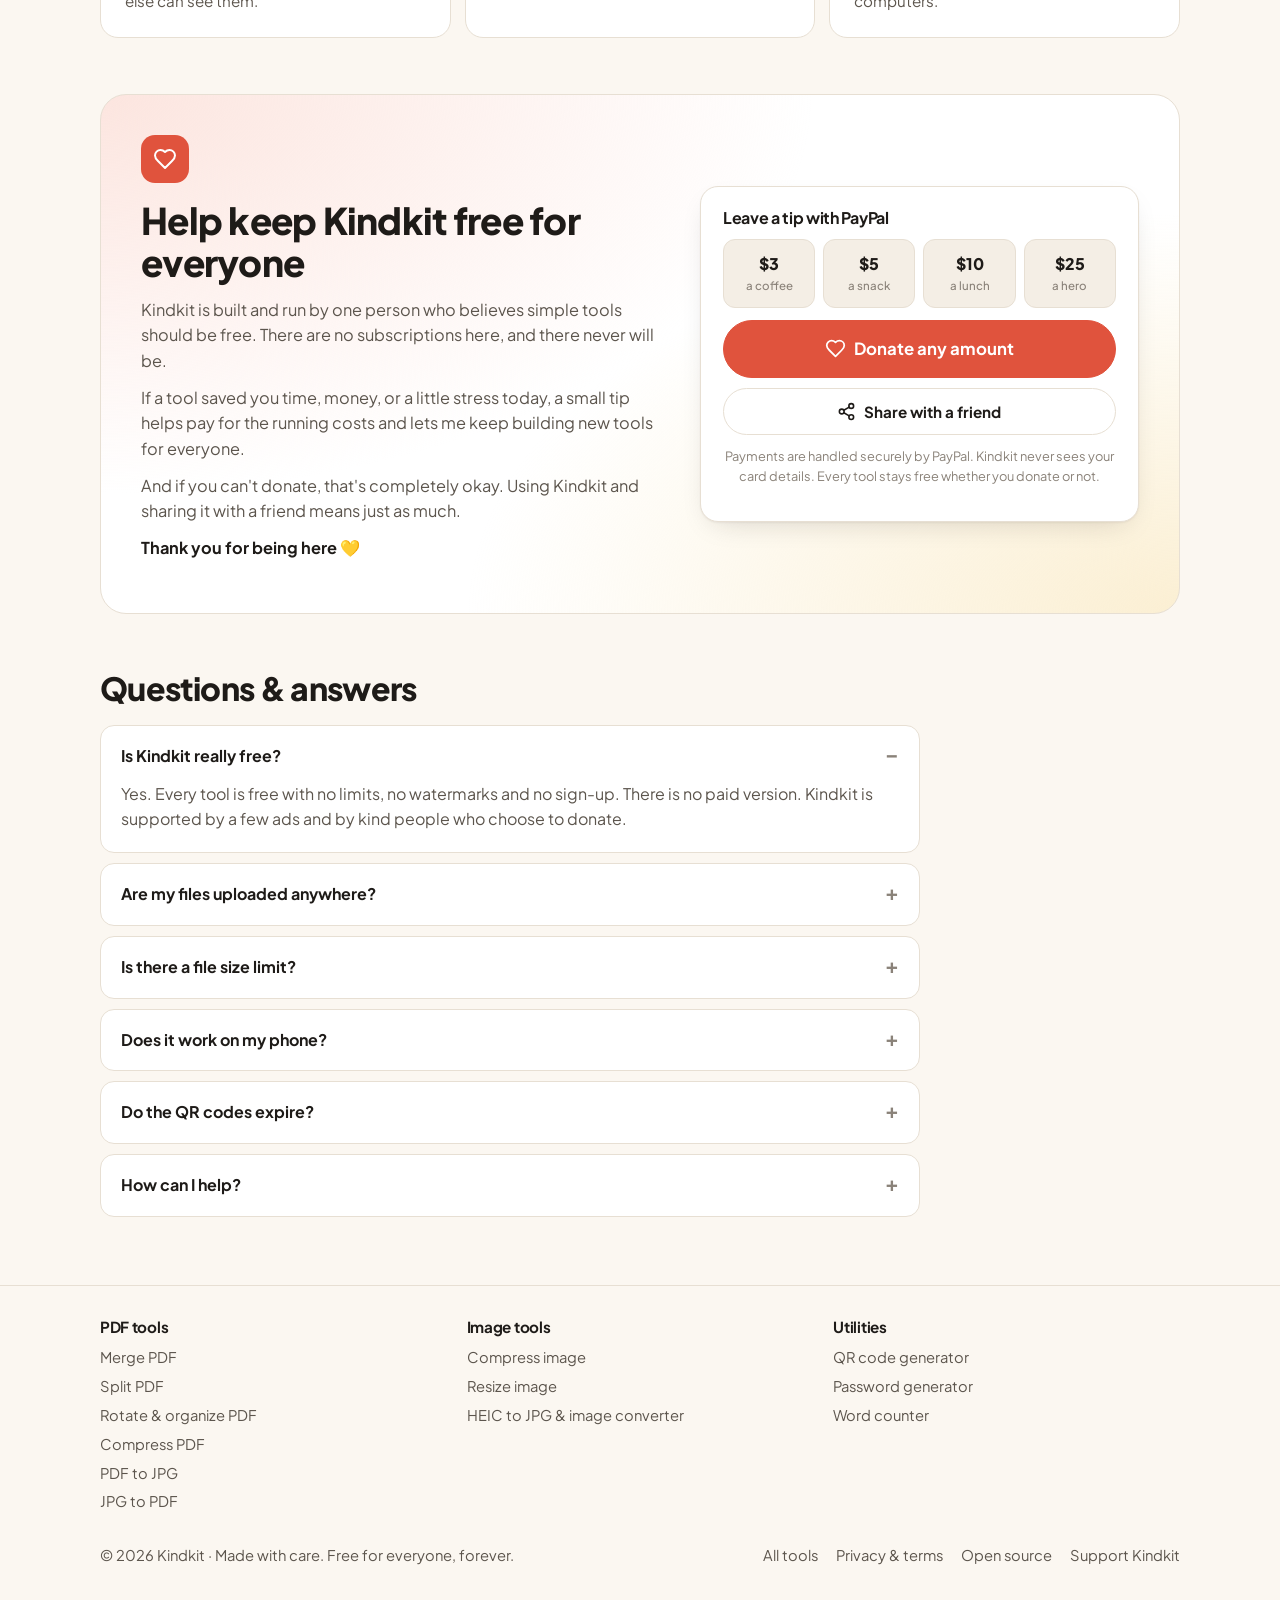
==== commit 82e1debe: "Add per-tool SEO pages and sitemap" ====
--- a/index.html
+++ b/index.html
@@ -13,7 +13,10 @@
 <meta property="og:title" content="Kindkit — free file tools that respect you">
 <meta property="og:description" content="Merge, compress and convert PDFs and images for free. No sign-up, no watermarks, and your files never leave your device.">
 <meta property="og:url" content="https://repo-cdf.github.io/kindkit/">
-<meta name="twitter:card" content="summary">
+<meta property="og:image" content="https://repo-cdf.github.io/kindkit/og-image.png">
+<meta property="og:image:width" content="1200">
+<meta property="og:image:height" content="630">
+<meta name="twitter:card" content="summary_large_image">
 <link rel="icon" href="favicon.svg" type="image/svg+xml">
 <link rel="preconnect" href="https://fonts.googleapis.com">
 <link rel="preconnect" href="https://fonts.gstatic.com" crossorigin>
@@ -224,6 +227,11 @@
 </main>
 
 <footer class="footer">
+  <div class="wrap footer-tools">
+    <div><h3>PDF tools</h3><a href="merge-pdf.html">Merge PDF</a><a href="split-pdf.html">Split PDF</a><a href="organize-pdf.html">Rotate &amp; organize PDF</a><a href="compress-pdf.html">Compress PDF</a><a href="pdf-to-jpg.html">PDF to JPG</a><a href="images-to-pdf.html">JPG to PDF</a></div>
+    <div><h3>Image tools</h3><a href="compress-image.html">Compress image</a><a href="resize-image.html">Resize image</a><a href="convert-image.html">HEIC to JPG &amp; image converter</a></div>
+    <div><h3>Utilities</h3><a href="qr-code.html">QR code generator</a><a href="password-generator.html">Password generator</a><a href="word-counter.html">Word counter</a></div>
+  </div>
   <div class="wrap footer-in">
     <p>© <span id="year">2026</span> Kindkit · Made with care. Free for everyone, forever.</p>
     <nav aria-label="Footer">
--- a/style.css
+++ b/style.css
@@ -214,6 +214,7 @@
 
 /* ---------- Ads ---------- */
 .ad-slot { margin: 24px auto; text-align: center; min-height: 90px; }
+.ad-slot iframe { display: block; margin: 0 auto; max-width: 100%; }
 .ad-label { display: block; font-size: .7rem; text-transform: uppercase; letter-spacing: .08em; color: var(--ink-3); margin-bottom: 6px; }
 
 /* ---------- Why ---------- */
@@ -411,6 +412,18 @@
 
 /* Footer */
 .footer { margin-top: 40px; border-top: 1px solid var(--line); padding: 32px 0 40px; color: var(--ink-2); font-size: .92rem; }
+.footer-tools { display: grid; grid-template-columns: repeat(auto-fit, minmax(200px, 1fr)); gap: 20px; margin-bottom: 28px; }
+.footer-tools h3 { font-size: .95rem; color: var(--ink); margin-bottom: 8px; }
+.footer-tools a { display: block; padding: 3px 0; }
+
+/* Tool page how-to & FAQ */
+.seo-copy { margin-top: 34px; max-width: 820px; }
+.seo-copy h2 { font-size: 1.3rem; font-weight: 800; margin: 26px 0 12px; }
+.seo-copy > p { color: var(--ink-2); }
+.steps { margin: 0; padding-left: 0; list-style: none; counter-reset: s; display: grid; gap: 10px; }
+.steps li { counter-increment: s; display: flex; gap: 12px; align-items: flex-start; color: var(--ink-2); }
+.steps li::before { content: counter(s); flex: none; width: 28px; height: 28px; border-radius: 50%; display: grid; place-items: center; background: var(--accent-soft); color: var(--accent); font-weight: 800; font-size: .9rem; }
+
 .footer-in { display: flex; gap: 20px; justify-content: space-between; flex-wrap: wrap; align-items: center; }
 .footer nav { display: flex; gap: 18px; flex-wrap: wrap; }
 .footer a { text-decoration: none; }
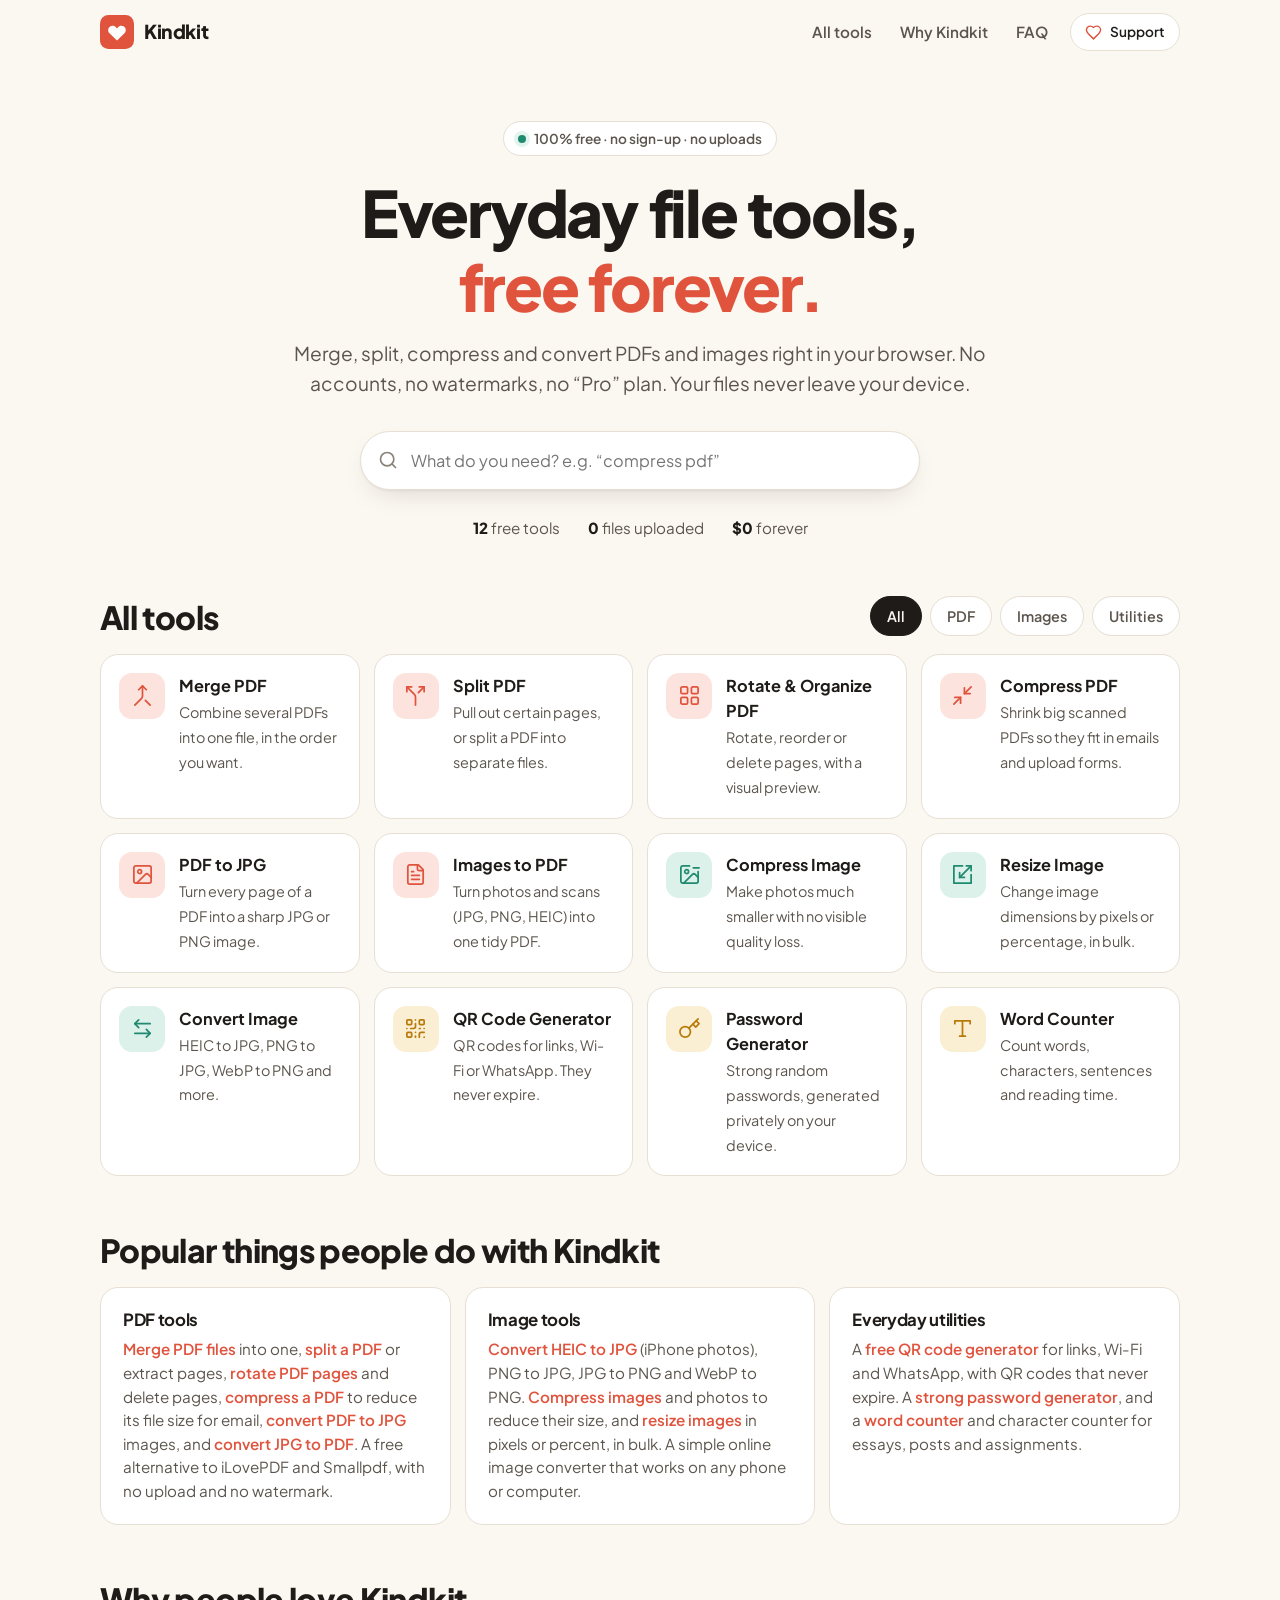
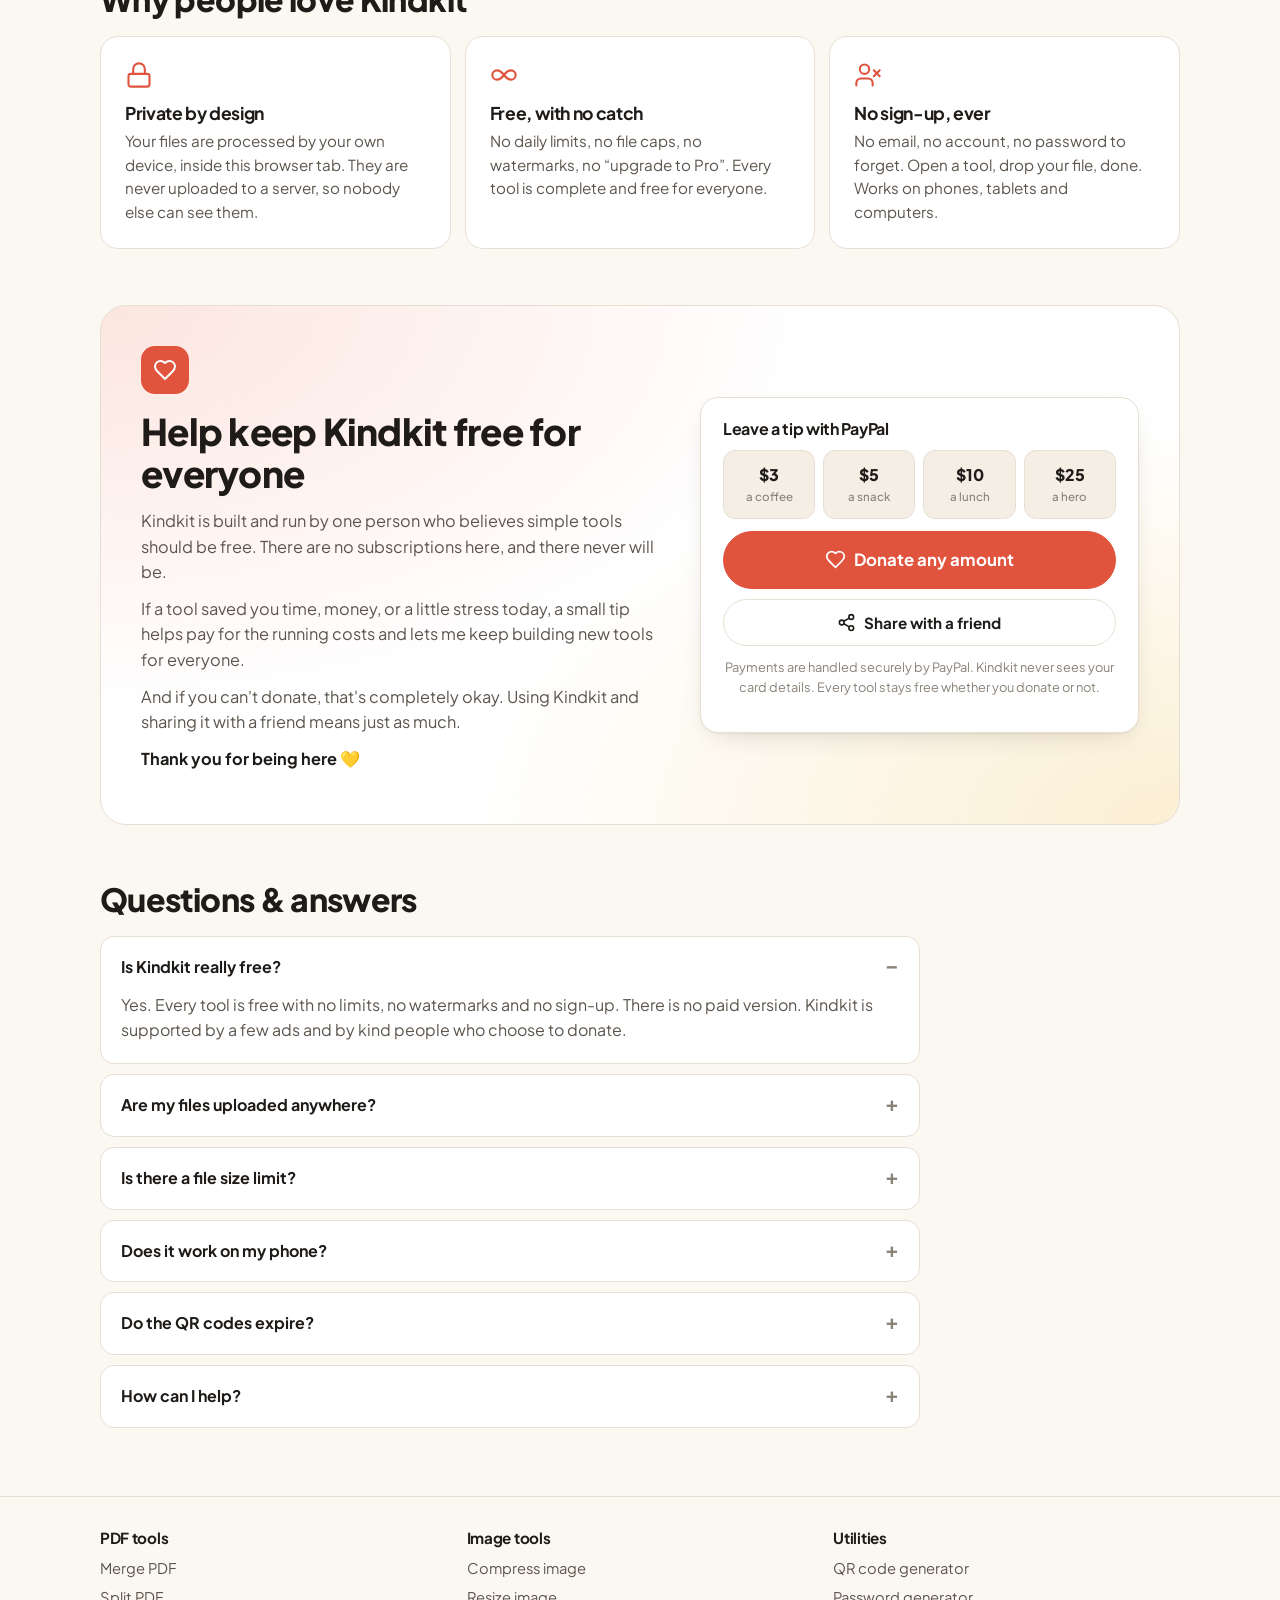
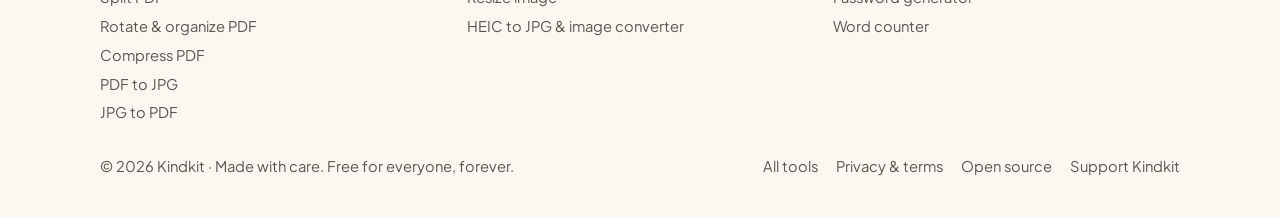
==== commit 4d8cce8d: "Add files via upload" ====
--- a/index.html
+++ b/index.html
@@ -5,6 +5,7 @@
 <meta name="viewport" content="width=device-width, initial-scale=1">
 <title>Kindkit — Free PDF &amp; Image Tools. No Sign-up, No Uploads</title>
 <meta name="description" content="Merge, split, compress and convert PDFs and images for free, right in your browser. No sign-up, no watermarks, no limits, and your files never leave your device.">
+<meta name="keywords" content="free pdf tools, online file converter, merge pdf, combine pdf, split pdf, compress pdf, reduce pdf size, pdf to jpg, jpg to pdf, image to pdf, heic to jpg, compress image, resize image, image converter, png to jpg, webp to png, qr code generator, wifi qr code, whatsapp qr code, password generator, word counter, character counter, rotate pdf, delete pdf pages, no sign up, no watermark, no upload, private file tools, ilovepdf alternative, smallpdf alternative">
 <link rel="canonical" href="https://repo-cdf.github.io/kindkit/">
 <meta name="theme-color" content="#FBF7F1" media="(prefers-color-scheme: light)">
 <meta name="theme-color" content="#15130F" media="(prefers-color-scheme: dark)">
@@ -95,6 +96,26 @@
       </div>
     </div>
 
+    <section id="uses" class="section">
+      <div class="wrap">
+        <div class="section-head"><h2>Popular things people do with Kindkit</h2></div>
+        <div class="uses-grid">
+          <div>
+            <h3>PDF tools</h3>
+            <p><a href="merge-pdf.html">Merge PDF files</a> into one, <a href="split-pdf.html">split a PDF</a> or extract pages, <a href="organize-pdf.html">rotate PDF pages</a> and delete pages, <a href="compress-pdf.html">compress a PDF</a> to reduce its file size for email, <a href="pdf-to-jpg.html">convert PDF to JPG</a> images, and <a href="images-to-pdf.html">convert JPG to PDF</a>. A free alternative to iLovePDF and Smallpdf, with no upload and no watermark.</p>
+          </div>
+          <div>
+            <h3>Image tools</h3>
+            <p><a href="convert-image.html">Convert HEIC to JPG</a> (iPhone photos), PNG to JPG, JPG to PNG and WebP to PNG. <a href="compress-image.html">Compress images</a> and photos to reduce their size, and <a href="resize-image.html">resize images</a> in pixels or percent, in bulk. A simple online image converter that works on any phone or computer.</p>
+          </div>
+          <div>
+            <h3>Everyday utilities</h3>
+            <p>A <a href="qr-code.html">free QR code generator</a> for links, Wi-Fi and WhatsApp, with QR codes that never expire. A <a href="password-generator.html">strong password generator</a>, and a <a href="word-counter.html">word counter</a> and character counter for essays, posts and assignments.</p>
+          </div>
+        </div>
+      </div>
+    </section>
+
     <section id="why" class="section">
       <div class="wrap">
         <div class="section-head"><h2>Why people love Kindkit</h2></div>
--- a/style.css
+++ b/style.css
@@ -217,6 +217,15 @@
 .ad-slot iframe { display: block; margin: 0 auto; max-width: 100%; }
 .ad-label { display: block; font-size: .7rem; text-transform: uppercase; letter-spacing: .08em; color: var(--ink-3); margin-bottom: 6px; }
 
+/* ---------- Popular uses ---------- */
+.uses-grid { display: grid; grid-template-columns: repeat(auto-fit, minmax(260px, 1fr)); gap: 14px; }
+.uses-grid > div { padding: 22px; border-radius: var(--radius); background: var(--surface); border: 1px solid var(--line); }
+.uses-grid h3 { font-size: 1.05rem; margin-bottom: 8px; }
+.uses-grid p { color: var(--ink-2); font-size: .95rem; }
+.uses-grid a { color: var(--accent); font-weight: 600; text-decoration: none; }
+.uses-grid a:hover { text-decoration: underline; }
+.also { color: var(--ink-3); font-size: .9rem; margin-top: 14px; }
+
 /* ---------- Why ---------- */
 .why-grid { display: grid; grid-template-columns: repeat(auto-fit, minmax(240px, 1fr)); gap: 14px; }
 .why-card { padding: 24px; border-radius: var(--radius); background: var(--surface); border: 1px solid var(--line); }
